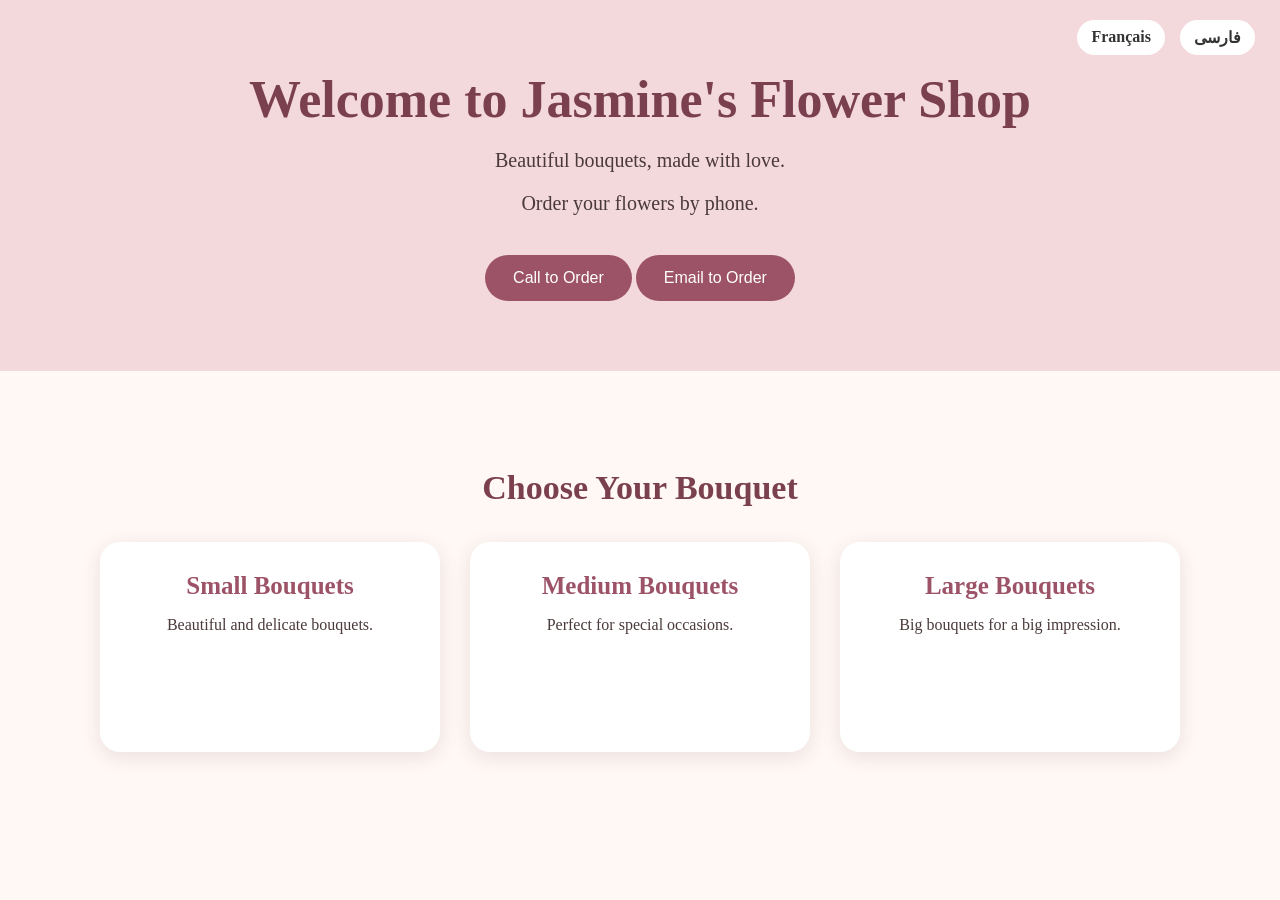
==== index.html @ dbf28cbc "Refactor index.html structure and content" ====
<!DOCTYPE html>
<html>

<head>
    <title>Jasmine</title>
    <link rel="stylesheet" href="style.css">
</head>

<body>

<div class="language-selector">
    <a href="francais.html">Français</a>
    <a href="persian.html">فارسی</a>
</div>

<header>

    <h1>Welcome to Jasmine's Flower Shop</h1>

    <p>Beautiful bouquets, made with love.</p>

    <p>Order your flowers by phone.</p>

    <a class="order-button" href="tel:0600000000">
        Call to Order
    </a>

    <a class="order-button" href="mailto:yasyasi@gmail.com">
        Email to Order
    </a>

</header>

<section class="choice-section">

    <h2>Choose Your Bouquet</h2>

    <div class="choice-container">

        <a class="choice-card" href="small.html">
            <h3>Small Bouquets</h3>
            <p>Beautiful and delicate bouquets.</p>
        </a>

        <a class="choice-card" href="medium.html">
            <h3>Medium Bouquets</h3>
            <p>Perfect for special occasions.</p>
        </a>

        <a class="choice-card" href="large.html">
            <h3>Large Bouquets</h3>
            <p>Big bouquets for a big impression.</p>
        </a>

    </div>

</section>

</body>

</html>
---- style.css ----
body { margin: 0; background: #fff8f5; color: #4b3a3a; font-family: Georgia, serif; text-align: center; }
header { background: #f3d8dc; padding: 70px 20px; }
h1 { font-size: 52px; color: #7b4050; margin: 0 0 20px; }
header p { font-size: 20px; }
.order-button { display: inline-block; background: #9d5367; color: white; text-decoration: none; padding: 14px 28px; border-radius: 30px; margin-top: 20px; font-family: Arial, sans-serif; }
.order-button:hover { background: #713747; }
.choice-section { padding: 70px 5%; }
.choice-section h2 { font-size: 34px; color: #7b4050; margin-bottom: 35px; }
.choice-container { display: flex; flex-direction: row; justify-content: center; align-items: stretch; gap: 30px; flex-wrap: wrap; max-width: 1400px; margin: 0 auto; }
.choice-card { width: 280px; min-height: 150px; background: white; padding: 30px; border-radius: 20px; text-decoration: none; color: #4b3a3a; box-shadow: 0 5px 20px rgba(100, 50, 60, 0.12); transition: transform 0.2s; }
.choice-card:hover { transform: translateY(-7px); }
.choice-card h3 { font-size: 25px; color: #9d5367; margin: 0; }
.page { padding: 60px 5%; }
.page h1 { margin-bottom: 40px; }
.bouquet { background: white; width: 85%; max-width: 1100px; margin: 0 auto 40px; padding: 35px; border-radius: 25px; box-shadow: 0 5px 20px rgba(100, 50, 60, 0.12); }
.bouquet img { width: 180px; height: 140px; object-fit: cover; border-radius: 15px; margin: 8px; }
.bouquet h2 { color: #9d5367; }
.price { font-size: 22px; font-weight: bold; }
.back { display: inline-block; margin-top: 20px; color: #9d5367; text-decoration: none; font-family: Arial, sans-serif; }
.language-selector { position: absolute; top: 20px; right: 25px; display: flex; gap: 15px; }
.language-selector a { text-decoration: none; color: #333; background: white; padding: 8px 14px; border-radius: 20px; font-weight: bold; }
.language-selector a:hover { opacity: 0.7; }
.flower-options { display: flex; justify-content: center; gap: 25px; flex-wrap: wrap; }
.flower-option { text-align: center; }
.flower-option img { cursor: pointer; transition: transform 0.2s; }
.flower-option img:hover { transform: scale(1.03); }
.flower-order { margin-top: 10px; }
/* Mobile */ @media (max-width: 600px) { h1 { font-size: 38px; }
header {
    padding: 60px 15px;
}

.choice-section {
    padding: 50px 15px;
}

.choice-card {
    width: 80%;
}

.bouquet {
    width: 85%;
    padding: 20px;
}

.language-selector {
    right: 15px;
    gap: 8px;
}
}
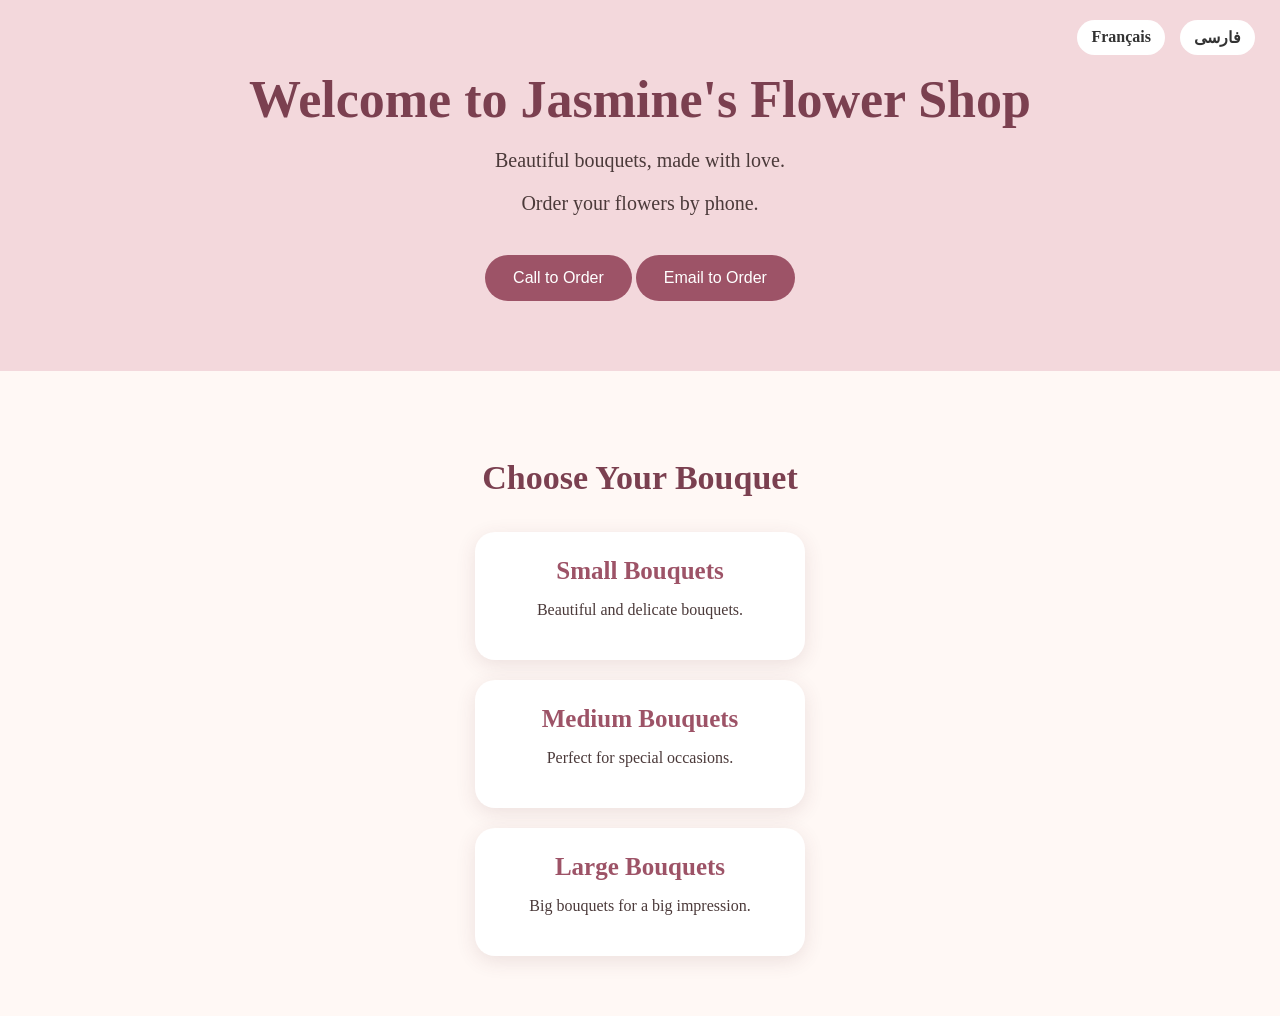
==== commit 48377d31: "Update index.html with new content and links" ====
--- a/index.html
+++ b/index.html
@@ -1,16 +1,23 @@
 <!DOCTYPE html>
+
 <html>
 
 <head>
+
     <title>Jasmine</title>
+
     <link rel="stylesheet" href="style.css">
+
 </head>
 
 <body>
 
 <div class="language-selector">
+
     <a href="francais.html">Français</a>
+
     <a href="persian.html">فارسی</a>
+
 </div>
 
 <header>
@@ -22,11 +29,15 @@
     <p>Order your flowers by phone.</p>
 
     <a class="order-button" href="tel:0600000000">
+
         Call to Order
+
     </a>
 
     <a class="order-button" href="mailto:yasyasi@gmail.com">
+
         Email to Order
+
     </a>
 
 </header>
@@ -38,18 +49,27 @@
     <div class="choice-container">
 
         <a class="choice-card" href="small.html">
+
             <h3>Small Bouquets</h3>
+
             <p>Beautiful and delicate bouquets.</p>
+
         </a>
 
         <a class="choice-card" href="medium.html">
+
             <h3>Medium Bouquets</h3>
+
             <p>Perfect for special occasions.</p>
+
         </a>
 
         <a class="choice-card" href="large.html">
+
             <h3>Large Bouquets</h3>
+
             <p>Big bouquets for a big impression.</p>
+
         </a>
 
     </div>
--- a/style.css
+++ b/style.css
@@ -1,50 +1,138 @@
-body { margin: 0; background: #fff8f5; color: #4b3a3a; font-family: Georgia, serif; text-align: center; }
-header { background: #f3d8dc; padding: 70px 20px; }
-h1 { font-size: 52px; color: #7b4050; margin: 0 0 20px; }
-header p { font-size: 20px; }
-.order-button { display: inline-block; background: #9d5367; color: white; text-decoration: none; padding: 14px 28px; border-radius: 30px; margin-top: 20px; font-family: Arial, sans-serif; }
-.order-button:hover { background: #713747; }
-.choice-section { padding: 70px 5%; }
-.choice-section h2 { font-size: 34px; color: #7b4050; margin-bottom: 35px; }
-.choice-container { display: flex; flex-direction: row; justify-content: center; align-items: stretch; gap: 30px; flex-wrap: wrap; max-width: 1400px; margin: 0 auto; }
-.choice-card { width: 280px; min-height: 150px; background: white; padding: 30px; border-radius: 20px; text-decoration: none; color: #4b3a3a; box-shadow: 0 5px 20px rgba(100, 50, 60, 0.12); transition: transform 0.2s; }
-.choice-card:hover { transform: translateY(-7px); }
-.choice-card h3 { font-size: 25px; color: #9d5367; margin: 0; }
-.page { padding: 60px 5%; }
-.page h1 { margin-bottom: 40px; }
-.bouquet { background: white; width: 85%; max-width: 1100px; margin: 0 auto 40px; padding: 35px; border-radius: 25px; box-shadow: 0 5px 20px rgba(100, 50, 60, 0.12); }
-.bouquet img { width: 180px; height: 140px; object-fit: cover; border-radius: 15px; margin: 8px; }
-.bouquet h2 { color: #9d5367; }
-.price { font-size: 22px; font-weight: bold; }
-.back { display: inline-block; margin-top: 20px; color: #9d5367; text-decoration: none; font-family: Arial, sans-serif; }
-.language-selector { position: absolute; top: 20px; right: 25px; display: flex; gap: 15px; }
-.language-selector a { text-decoration: none; color: #333; background: white; padding: 8px 14px; border-radius: 20px; font-weight: bold; }
-.language-selector a:hover { opacity: 0.7; }
-.flower-options { display: flex; justify-content: center; gap: 25px; flex-wrap: wrap; }
-.flower-option { text-align: center; }
-.flower-option img { cursor: pointer; transition: transform 0.2s; }
-.flower-option img:hover { transform: scale(1.03); }
-.flower-order { margin-top: 10px; }
-/* Mobile */ @media (max-width: 600px) { h1 { font-size: 38px; }
+body {
+    margin: 0;
+    background: #fff8f5;
+    color: #4b3a3a;
+    font-family: Georgia, serif;
+    text-align: center;
+}
+
 header {
-    padding: 60px 15px;
+    background: #f3d8dc;
+    padding: 70px 20px;
+}
+
+h1 {
+    font-size: 52px;
+    color: #7b4050;
+    margin: 0 0 20px;
+}
+
+header p {
+    font-size: 20px;
+}
+
+.order-button {
+    display: inline-block;
+    background: #9d5367;
+    color: white;
+    text-decoration: none;
+    padding: 14px 28px;
+    border-radius: 30px;
+    margin-top: 20px;
+    font-family: Arial, sans-serif;
+}
+
+.order-button:hover {
+    background: #713747;
 }
 
 .choice-section {
-    padding: 50px 15px;
+    padding: 60px 20px;
+}
+
+.choice-section h2 {
+    font-size: 34px;
+    color: #7b4050;
+    margin-bottom: 35px;
+}
+
+.choice-container {
+    display: flex;
+    flex-direction: column;
+    align-items: center;
+    gap: 20px;
 }
 
 .choice-card {
-    width: 80%;
+    width: 280px;
+    background: white;
+    padding: 25px;
+    border-radius: 20px;
+    text-decoration: none;
+    color: #4b3a3a;
+    box-shadow: 0 5px 20px rgba(100, 50, 60, 0.12);
+    transition: transform 0.2s;
+}
+
+.choice-card:hover {
+    transform: translateY(-5px);
+}
+
+.choice-card h3 {
+    font-size: 25px;
+    color: #9d5367;
+    margin: 0;
+}
+
+.page {
+    padding: 60px 20px;
+}
+
+.page h1 {
+    margin-bottom: 40px;
 }
 
 .bouquet {
-    width: 85%;
-    padding: 20px;
+    background: white;
+    max-width: 700px;
+    margin: 0 auto 40px;
+    padding: 25px;
+    border-radius: 25px;
+    box-shadow: 0 5px 20px rgba(100, 50, 60, 0.12);
+}
+
+.bouquet img {
+    width: 180px;
+    height: 140px;
+    object-fit: cover;
+    border-radius: 15px;
+    margin: 8px;
+}
+
+.bouquet h2 {
+    color: #9d5367;
+}
+
+.price {
+    font-size: 22px;
+    font-weight: bold;
+}
+
+.back {
+    display: inline-block;
+    margin-top: 20px;
+    color: #9d5367;
+    text-decoration: none;
+    font-family: Arial, sans-serif;
 }
 
 .language-selector {
-    right: 15px;
-    gap: 8px;
+    position: absolute;
+    top: 20px;
+    right: 25px;
+    display: flex;
+    gap: 15px;
 }
+
+.language-selector a {
+    text-decoration: none;
+    color: #333;
+    background: white;
+    padding: 8px 14px;
+    border-radius: 20px;
+    font-weight: bold;
 }
+
+.language-selector a:hover {
+    opacity: 0.7;
+}
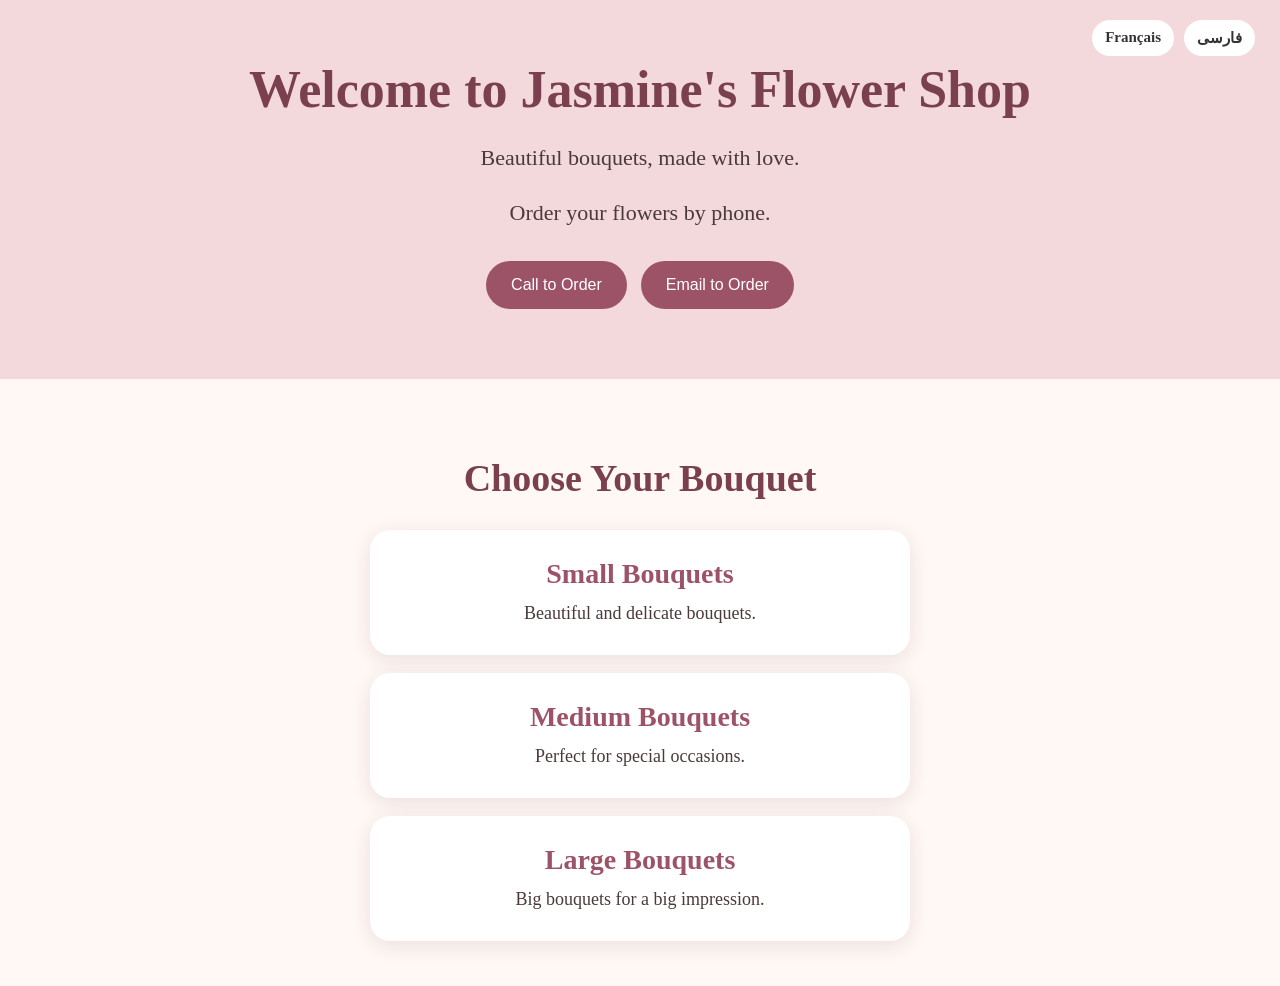
==== commit 0fc21017: "Refactor index.html for better structure Refactor HTML structure to improve organization and readabi" ====
--- a/index.html
+++ b/index.html
@@ -1,81 +1,59 @@
 <!DOCTYPE html>
-
-<html>
+<html lang="en">
 
 <head>
-
+    <meta charset="UTF-8">
+    <meta name="viewport" content="width=device-width, initial-scale=1.0">
     <title>Jasmine</title>
-
     <link rel="stylesheet" href="style.css">
-
 </head>
 
 <body>
 
-<div class="language-selector">
-
-    <a href="francais.html">Français</a>
-
-    <a href="persian.html">فارسی</a>
-
-</div>
-
-<header>
-
-    <h1>Welcome to Jasmine's Flower Shop</h1>
-
-    <p>Beautiful bouquets, made with love.</p>
-
-    <p>Order your flowers by phone.</p>
-
-    <a class="order-button" href="tel:0600000000">
-
-        Call to Order
-
-    </a>
-
-    <a class="order-button" href="mailto:yasyasi@gmail.com">
-
-        Email to Order
-
-    </a>
-
-</header>
-
-<section class="choice-section">
-
-    <h2>Choose Your Bouquet</h2>
-
-    <div class="choice-container">
-
-        <a class="choice-card" href="small.html">
-
-            <h3>Small Bouquets</h3>
-
-            <p>Beautiful and delicate bouquets.</p>
-
-        </a>
-
-        <a class="choice-card" href="medium.html">
-
-            <h3>Medium Bouquets</h3>
-
-            <p>Perfect for special occasions.</p>
-
-        </a>
-
-        <a class="choice-card" href="large.html">
-
-            <h3>Large Bouquets</h3>
-
-            <p>Big bouquets for a big impression.</p>
-
-        </a>
-
+    <div class="language-selector">
+        <a href="francais.html">Français</a>
+        <a href="persian.html">فارسی</a>
     </div>
 
-</section>
+    <header>
+        <h1>Welcome to Jasmine's Flower Shop</h1>
+
+        <p>Beautiful bouquets, made with love.</p>
+        <p>Order your flowers by phone.</p>
+
+        <div class="order-buttons">
+            <a class="order-button" href="tel:0600000000">
+                Call to Order
+            </a>
+
+            <a class="order-button" href="mailto:yasyasi@gmail.com">
+                Email to Order
+            </a>
+        </div>
+    </header>
+
+    <section class="choice-section">
+        <h2>Choose Your Bouquet</h2>
+
+        <div class="choice-container">
+
+            <a class="choice-card" href="small.html">
+                <h3>Small Bouquets</h3>
+                <p>Beautiful and delicate bouquets.</p>
+            </a>
+
+            <a class="choice-card" href="medium.html">
+                <h3>Medium Bouquets</h3>
+                <p>Perfect for special occasions.</p>
+            </a>
+
+            <a class="choice-card" href="large.html">
+                <h3>Large Bouquets</h3>
+                <p>Big bouquets for a big impression.</p>
+            </a>
+
+        </div>
+    </section>
 
 </body>
-
 </html>
--- a/style.css
+++ b/style.css
@@ -8,7 +8,7 @@
 
 header {
     background: #f3d8dc;
-    padding: 70px 20px;
+    padding: 60px 20px;
 }
 
 h1 {
@@ -18,7 +18,8 @@
 }
 
 header p {
-    font-size: 20px;
+    font-size: 22px;
+    line-height: 1.5;
 }
 
 .order-button {
@@ -26,10 +27,11 @@
     background: #9d5367;
     color: white;
     text-decoration: none;
-    padding: 14px 28px;
+    padding: 15px 25px;
     border-radius: 30px;
-    margin-top: 20px;
+    margin: 10px 5px;
     font-family: Arial, sans-serif;
+    font-size: 16px;
 }
 
 .order-button:hover {
@@ -37,26 +39,27 @@
 }
 
 .choice-section {
-    padding: 60px 20px;
+    padding: 45px 20px;
 }
 
 .choice-section h2 {
-    font-size: 34px;
+    font-size: 38px;
     color: #7b4050;
-    margin-bottom: 35px;
+    margin-bottom: 30px;
 }
 
 .choice-container {
     display: flex;
     flex-direction: column;
     align-items: center;
-    gap: 20px;
+    gap: 18px;
 }
 
 .choice-card {
-    width: 280px;
+    width: 85%;
+    max-width: 500px;
     background: white;
-    padding: 25px;
+    padding: 28px 20px;
     border-radius: 20px;
     text-decoration: none;
     color: #4b3a3a;
@@ -69,8 +72,14 @@
 }
 
 .choice-card h3 {
-    font-size: 25px;
+    font-size: 28px;
     color: #9d5367;
+    margin: 0 0 10px;
+}
+
+.choice-card p {
+    font-size: 18px;
+    line-height: 1.5;
     margin: 0;
 }
 
@@ -84,16 +93,19 @@
 
 .bouquet {
     background: white;
-    max-width: 700px;
+    width: 90%;
+    max-width: 800px;
     margin: 0 auto 40px;
     padding: 25px;
     border-radius: 25px;
     box-shadow: 0 5px 20px rgba(100, 50, 60, 0.12);
+    box-sizing: border-box;
 }
 
 .bouquet img {
-    width: 180px;
-    height: 140px;
+    width: 45%;
+    max-width: 280px;
+    height: auto;
     object-fit: cover;
     border-radius: 15px;
     margin: 8px;
@@ -101,10 +113,16 @@
 
 .bouquet h2 {
     color: #9d5367;
+    font-size: 30px;
+}
+
+.bouquet p {
+    font-size: 19px;
+    line-height: 1.5;
 }
 
 .price {
-    font-size: 22px;
+    font-size: 24px;
     font-weight: bold;
 }
 
@@ -114,6 +132,7 @@
     color: #9d5367;
     text-decoration: none;
     font-family: Arial, sans-serif;
+    font-size: 17px;
 }
 
 .language-selector {
@@ -121,18 +140,113 @@
     top: 20px;
     right: 25px;
     display: flex;
-    gap: 15px;
+    gap: 10px;
+    z-index: 10;
 }
 
 .language-selector a {
     text-decoration: none;
     color: #333;
     background: white;
-    padding: 8px 14px;
+    padding: 9px 13px;
     border-radius: 20px;
     font-weight: bold;
+    font-size: 15px;
 }
 
 .language-selector a:hover {
     opacity: 0.7;
 }
+
+
+/* Flower choices */
+
+.flower-options {
+    display: flex;
+    justify-content: center;
+    gap: 25px;
+    flex-wrap: wrap;
+}
+
+.flower-option {
+    text-align: center;
+}
+
+.flower-option img {
+    cursor: pointer;
+    transition: transform 0.2s;
+}
+
+.flower-option img:hover {
+    transform: scale(1.03);
+}
+
+.flower-order {
+    margin-top: 10px;
+}
+
+
+/* Phone / mobile */
+
+@media (max-width: 600px) {
+
+    header {
+        padding: 65px 18px 45px;
+    }
+
+    h1 {
+        font-size: 38px;
+        line-height: 1.2;
+    }
+
+    header p {
+        font-size: 20px;
+    }
+
+    .choice-section {
+        padding: 40px 15px;
+    }
+
+    .choice-section h2 {
+        font-size: 32px;
+    }
+
+    .choice-card {
+        width: 90%;
+        padding: 25px 15px;
+    }
+
+    .choice-card h3 {
+        font-size: 26px;
+    }
+
+    .choice-card p {
+        font-size: 18px;
+    }
+
+    .bouquet {
+        width: 94%;
+        padding: 18px 12px;
+    }
+
+    .bouquet img {
+        width: 42%;
+        margin: 5px;
+    }
+
+    .language-selector {
+        top: 15px;
+        right: 12px;
+        gap: 6px;
+    }
+
+    .language-selector a {
+        padding: 8px 10px;
+        font-size: 14px;
+    }
+
+    .order-button {
+        font-size: 15px;
+        padding: 13px 19px;
+    }
+}
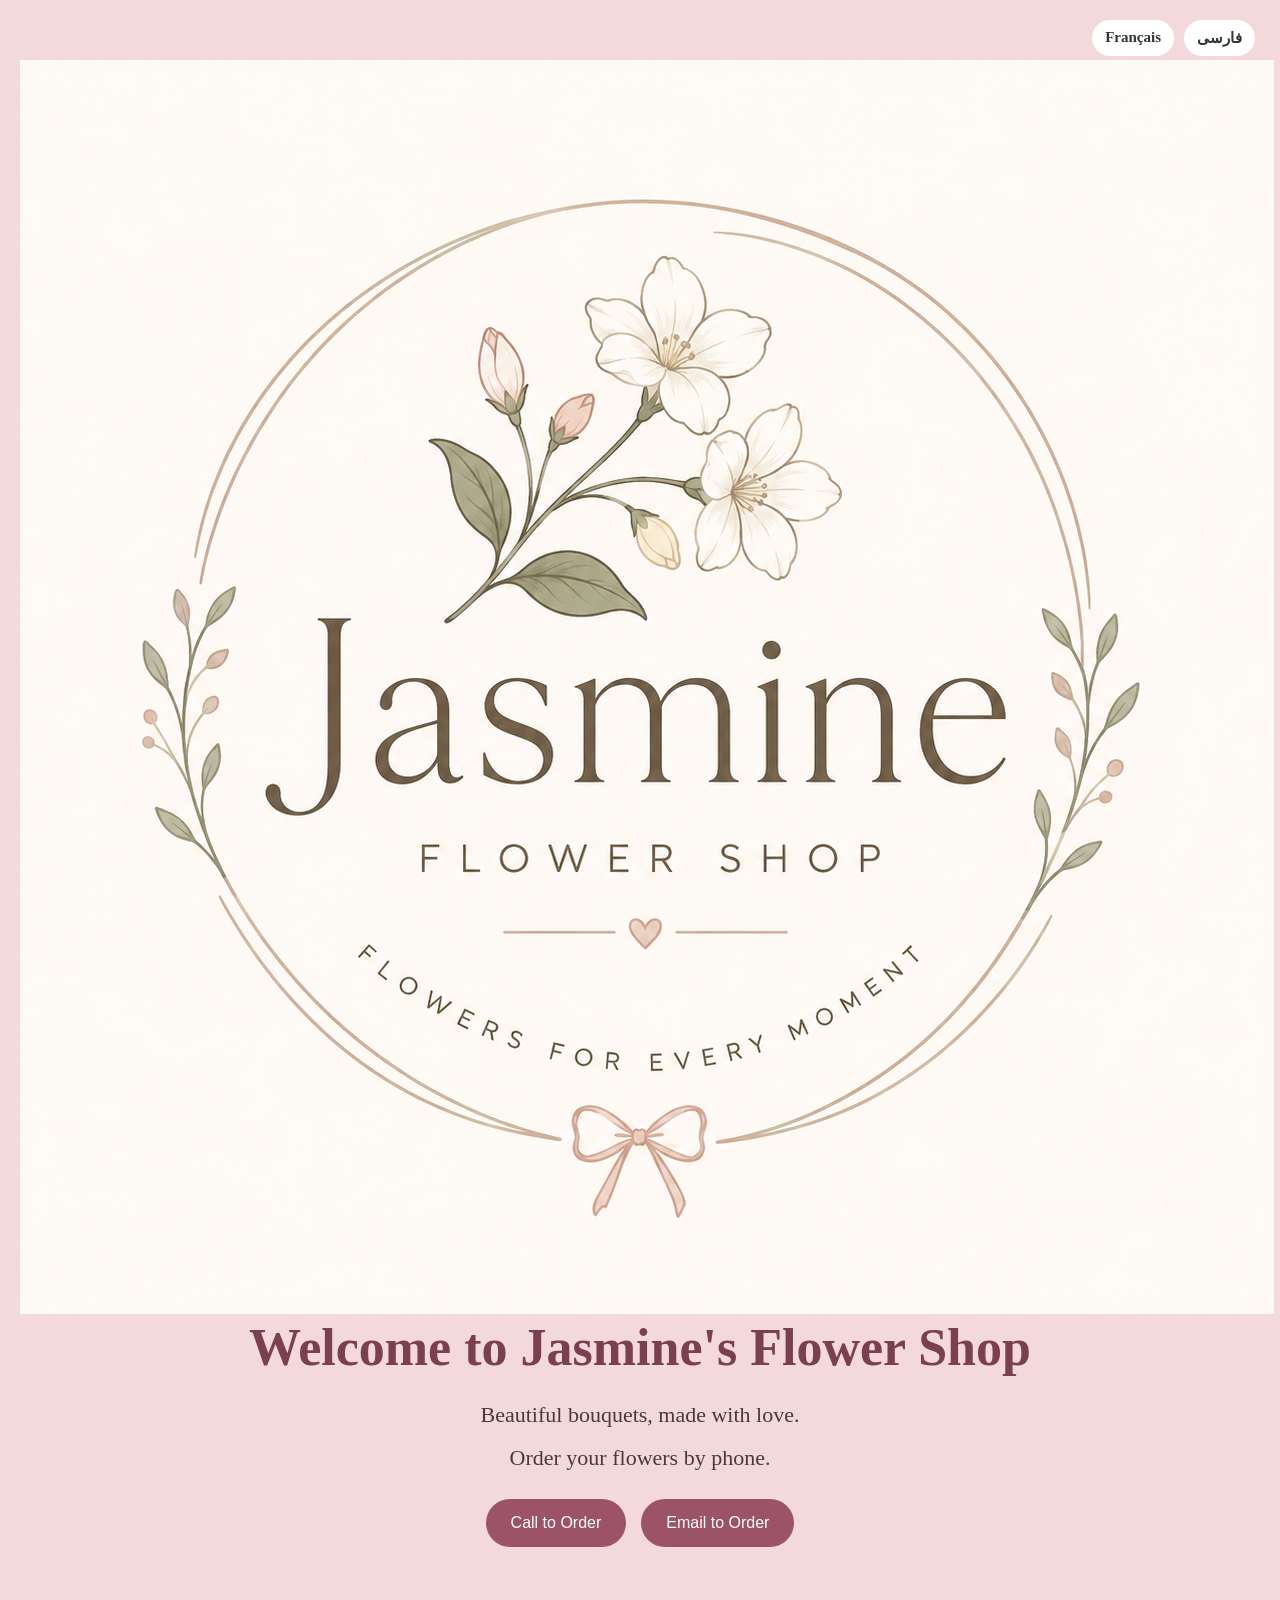
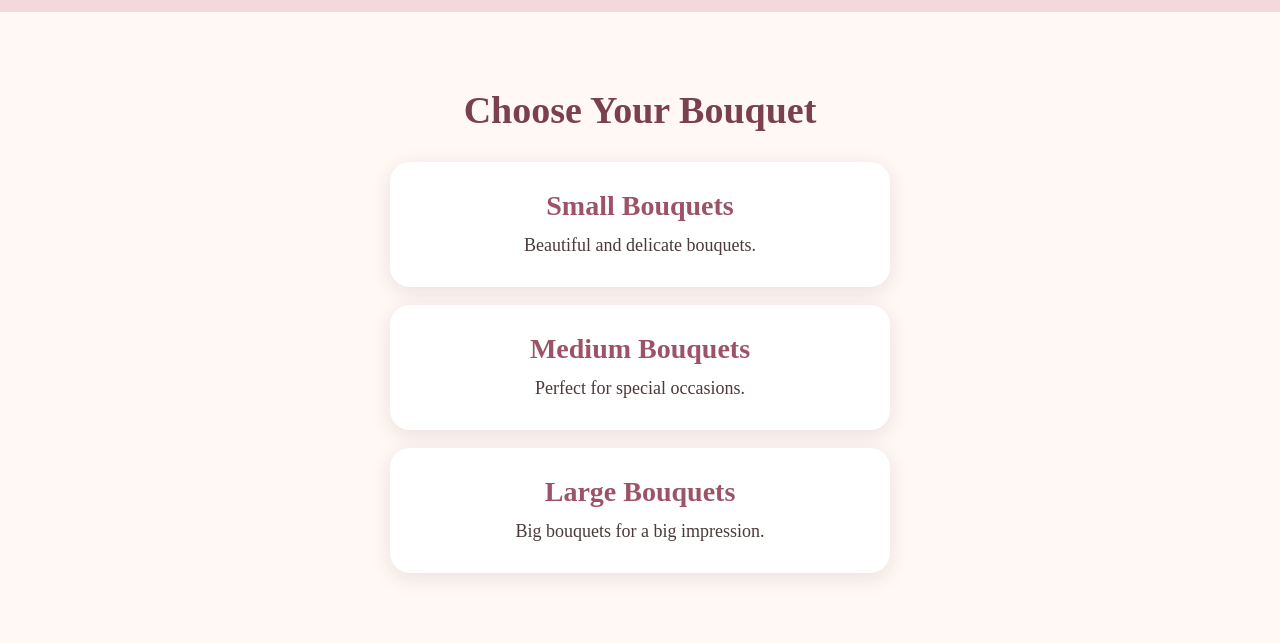
==== commit 6bc6d1a0: "Add logo image to header Added logo image to the header section." ====
--- a/index.html
+++ b/index.html
@@ -16,6 +16,8 @@
     </div>
 
     <header>
+
+        <img src="logo.png" alt="Jasmine Flower Shop Logo" class"logo>
         <h1>Welcome to Jasmine's Flower Shop</h1>
 
         <p>Beautiful bouquets, made with love.</p>
--- a/style.css
+++ b/style.css
@@ -15,11 +15,21 @@
     font-size: 52px;
     color: #7b4050;
     margin: 0 0 20px;
+    line-height: 1.15;
 }
 
 header p {
     font-size: 22px;
     line-height: 1.5;
+    margin: 10px 0;
+}
+
+.order-buttons {
+    display: flex;
+    justify-content: center;
+    flex-wrap: wrap;
+    gap: 5px;
+    margin-top: 20px;
 }
 
 .order-button {
@@ -29,7 +39,7 @@
     text-decoration: none;
     padding: 15px 25px;
     border-radius: 30px;
-    margin: 10px 5px;
+    margin: 5px;
     font-family: Arial, sans-serif;
     font-size: 16px;
 }
@@ -39,7 +49,7 @@
 }
 
 .choice-section {
-    padding: 45px 20px;
+    padding: 45px 20px 70px;
 }
 
 .choice-section h2 {
@@ -65,6 +75,7 @@
     color: #4b3a3a;
     box-shadow: 0 5px 20px rgba(100, 50, 60, 0.12);
     transition: transform 0.2s;
+    box-sizing: border-box;
 }
 
 .choice-card:hover {
@@ -185,68 +196,77 @@
     margin-top: 10px;
 }
 
-
 /* Phone / mobile */
 
 @media (max-width: 600px) {
 
-    header {
-        padding: 65px 18px 45px;
-    }
-
-    h1 {
-        font-size: 38px;
+    .page {
+        padding: 70px 10px 40px;
+    }
+
+    .page h1 {
+        font-size: 42px;
         line-height: 1.2;
-    }
-
-    header p {
+        margin-bottom: 30px;
+    }
+
+    .bouquet {
+        width: 96%;
+        padding: 20px 12px;
+        margin: 0 auto 30px;
+    }
+
+    .bouquet > div:first-child {
+        display: flex;
+        flex-direction: column;
+        align-items: center;
+        gap: 15px;
+    }
+
+    .bouquet img {
+        width: 90%;
+        max-width: 330px;
+        height: auto;
+        margin: 0;
+    }
+
+    .bouquet h2 {
+        font-size: 30px;
+        margin-top: 25px;
+    }
+
+    .bouquet p {
         font-size: 20px;
-    }
-
-    .choice-section {
-        padding: 40px 15px;
-    }
-
-    .choice-section h2 {
-        font-size: 32px;
-    }
-
-    .choice-card {
-        width: 90%;
-        padding: 25px 15px;
-    }
-
-    .choice-card h3 {
-        font-size: 26px;
-    }
-
-    .choice-card p {
+        line-height: 1.6;
+    }
+
+    .price {
+        font-size: 27px;
+    }
+
+    .bouquet .order-button {
+        display: block;
+        width: 85%;
+        max-width: 300px;
+        box-sizing: border-box;
+        margin: 10px auto;
+        padding: 15px 18px;
+        font-size: 17px;
+    }
+
+    .back {
         font-size: 18px;
-    }
-
-    .bouquet {
-        width: 94%;
-        padding: 18px 12px;
-    }
-
-    .bouquet img {
-        width: 42%;
-        margin: 5px;
+        margin-top: 10px;
     }
 
     .language-selector {
-        top: 15px;
-        right: 12px;
-        gap: 6px;
+        top: 12px;
+        right: 10px;
+        gap: 5px;
     }
 
     .language-selector a {
-        padding: 8px 10px;
-        font-size: 14px;
-    }
-
-    .order-button {
-        font-size: 15px;
-        padding: 13px 19px;
-    }
-}
+        padding: 8px 9px;
+        font-size: 13px;
+    }
+}
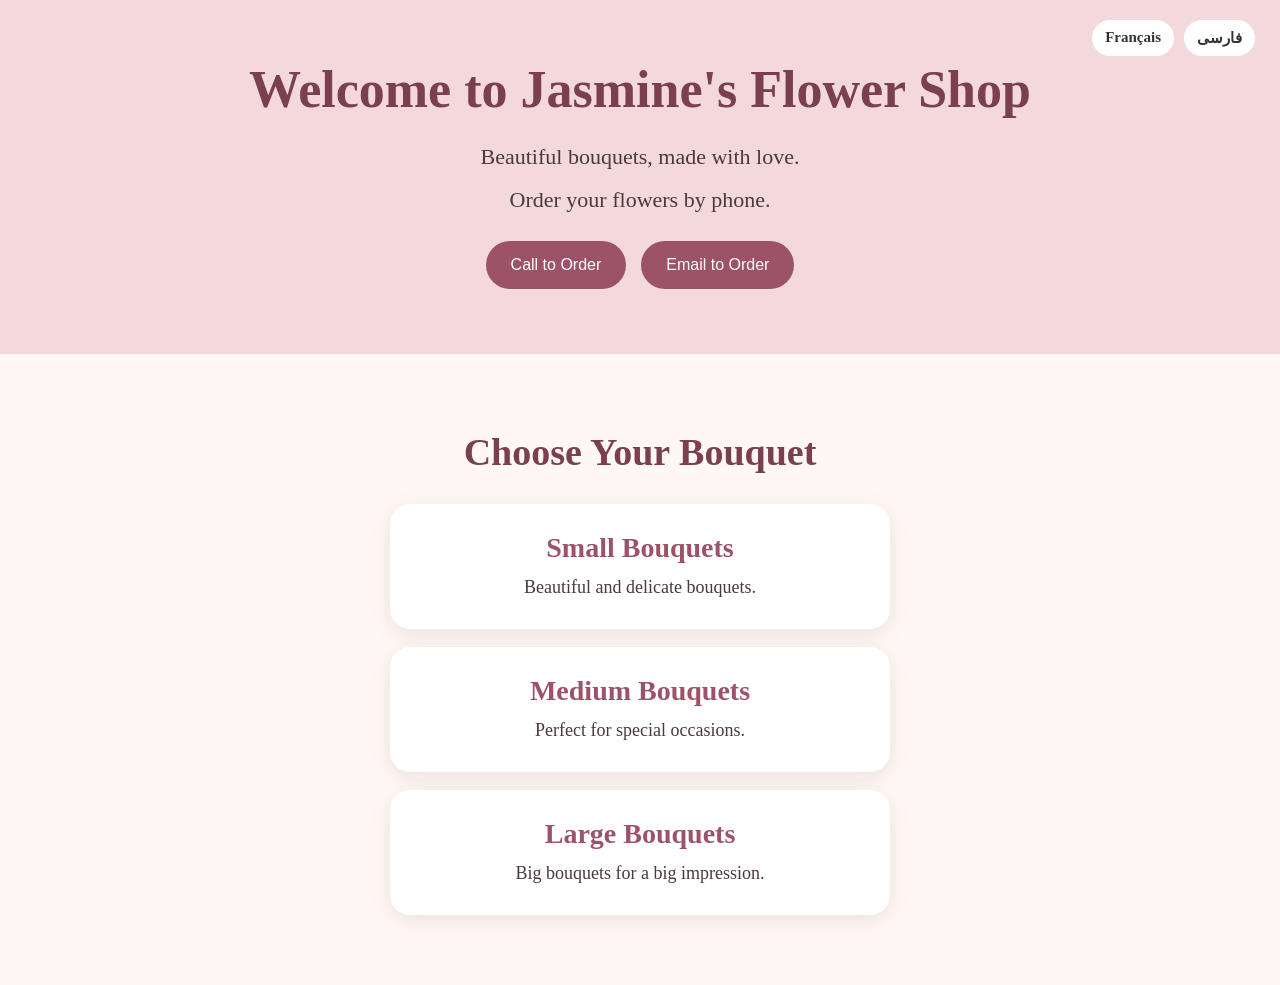
==== commit 37bc242f: "Fix img tag syntax in index.html" ====
--- a/index.html
+++ b/index.html
@@ -17,7 +17,7 @@
 
     <header>
 
-        <img src="logo.png" alt="Jasmine Flower Shop Logo" class"logo>
+
         <h1>Welcome to Jasmine's Flower Shop</h1>
 
         <p>Beautiful bouquets, made with love.</p>
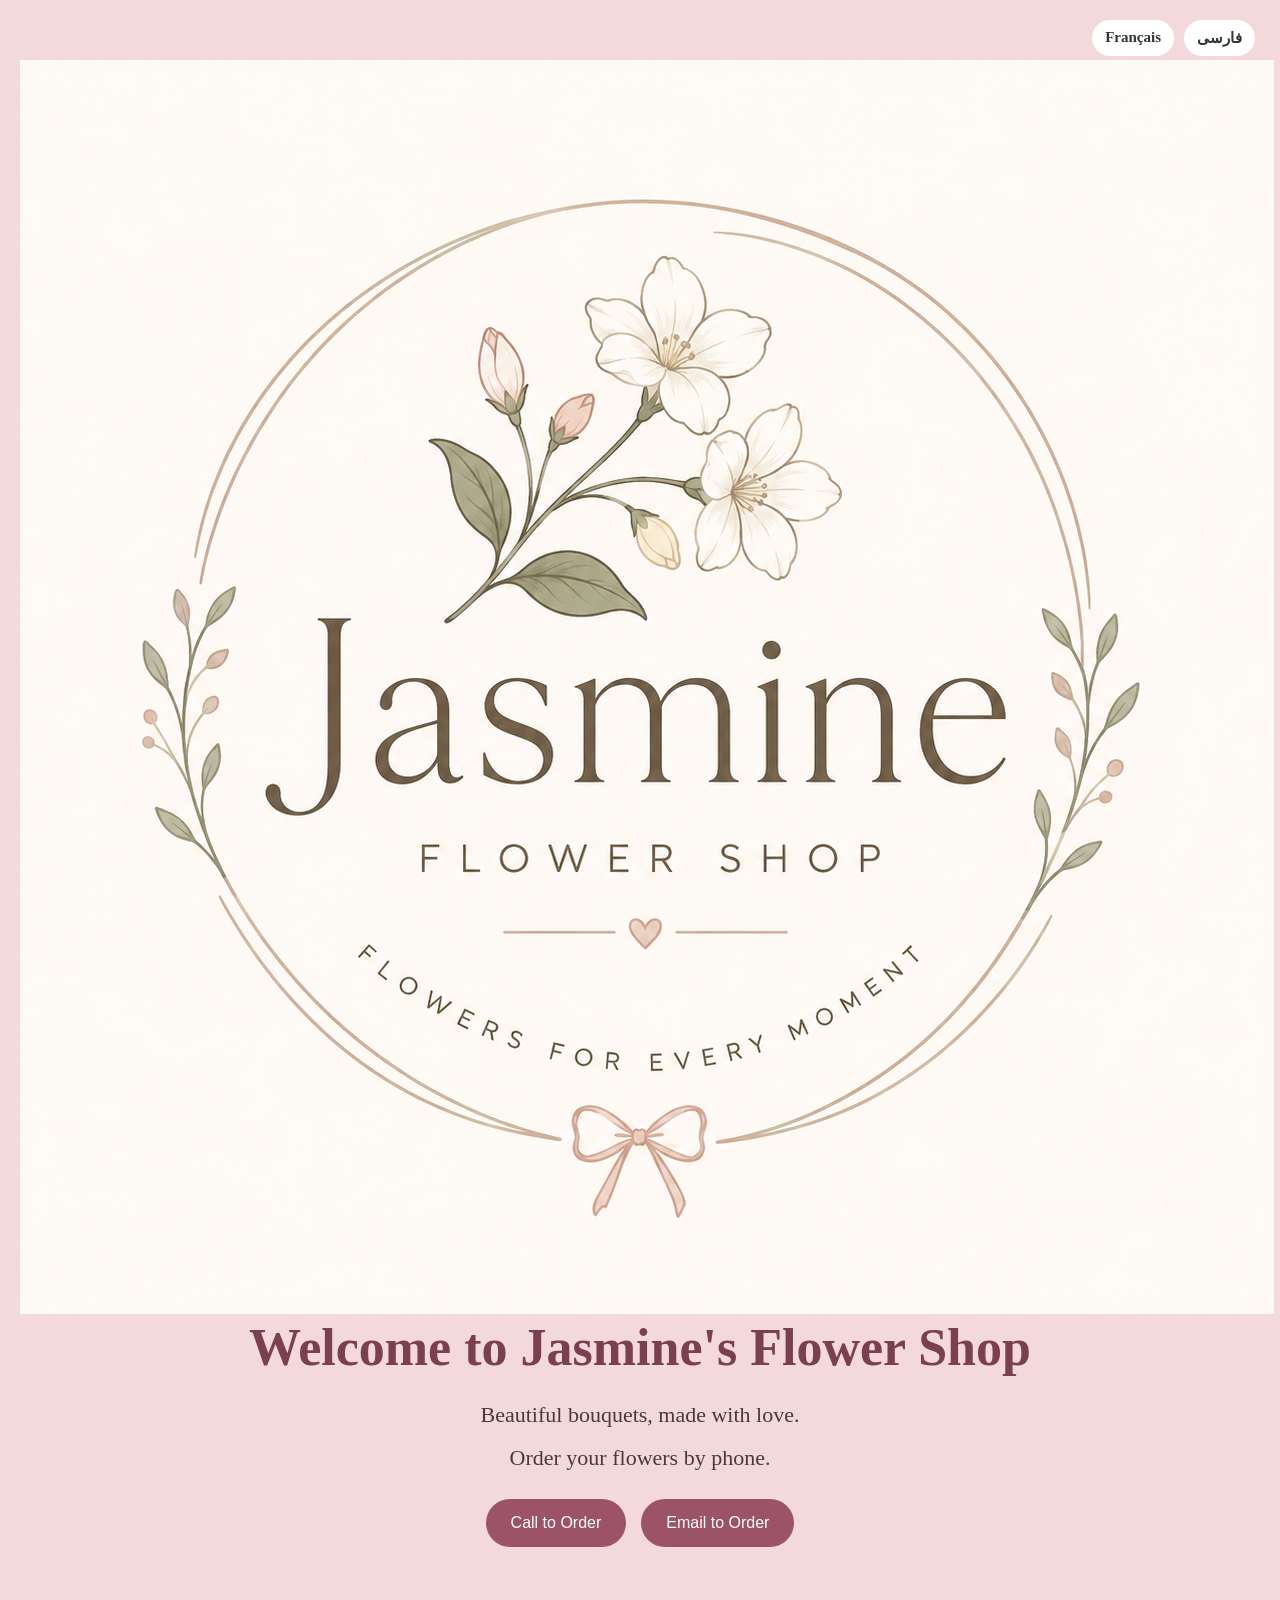
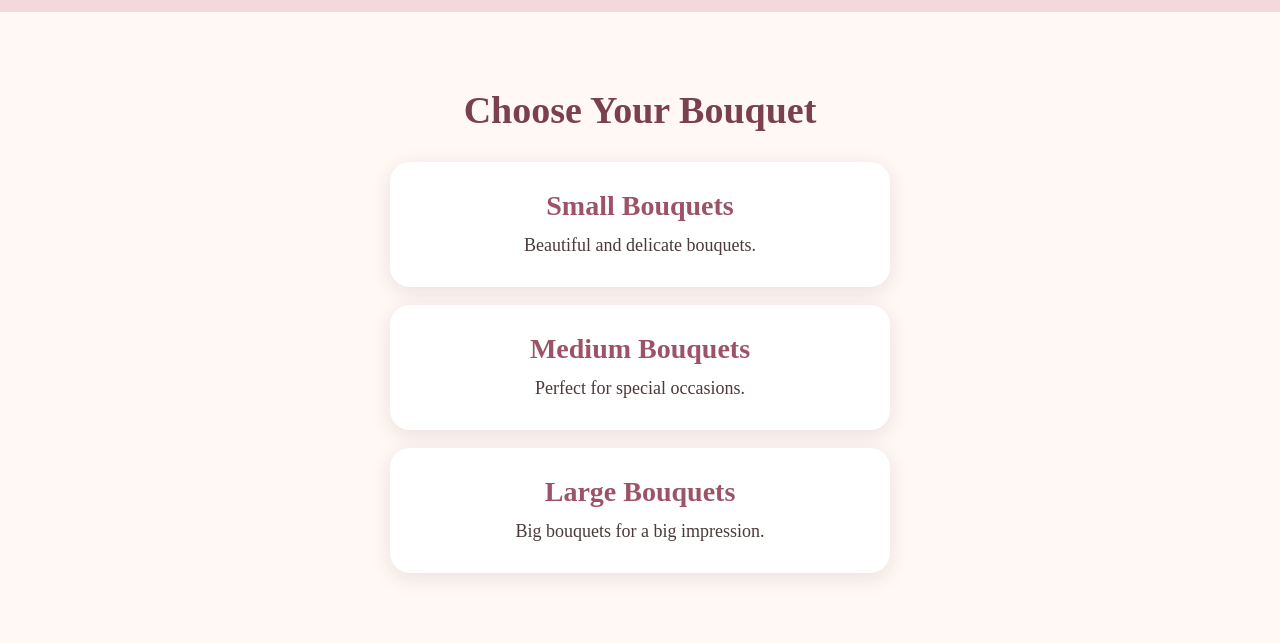
==== commit 6ff5a951: "Add logo image to the header" ====
--- a/index.html
+++ b/index.html
@@ -17,7 +17,7 @@
 
     <header>
 
-
+        <img src="logo.png" alt="Jasmine logo" class="logo">
         <h1>Welcome to Jasmine's Flower Shop</h1>
 
         <p>Beautiful bouquets, made with love.</p>
